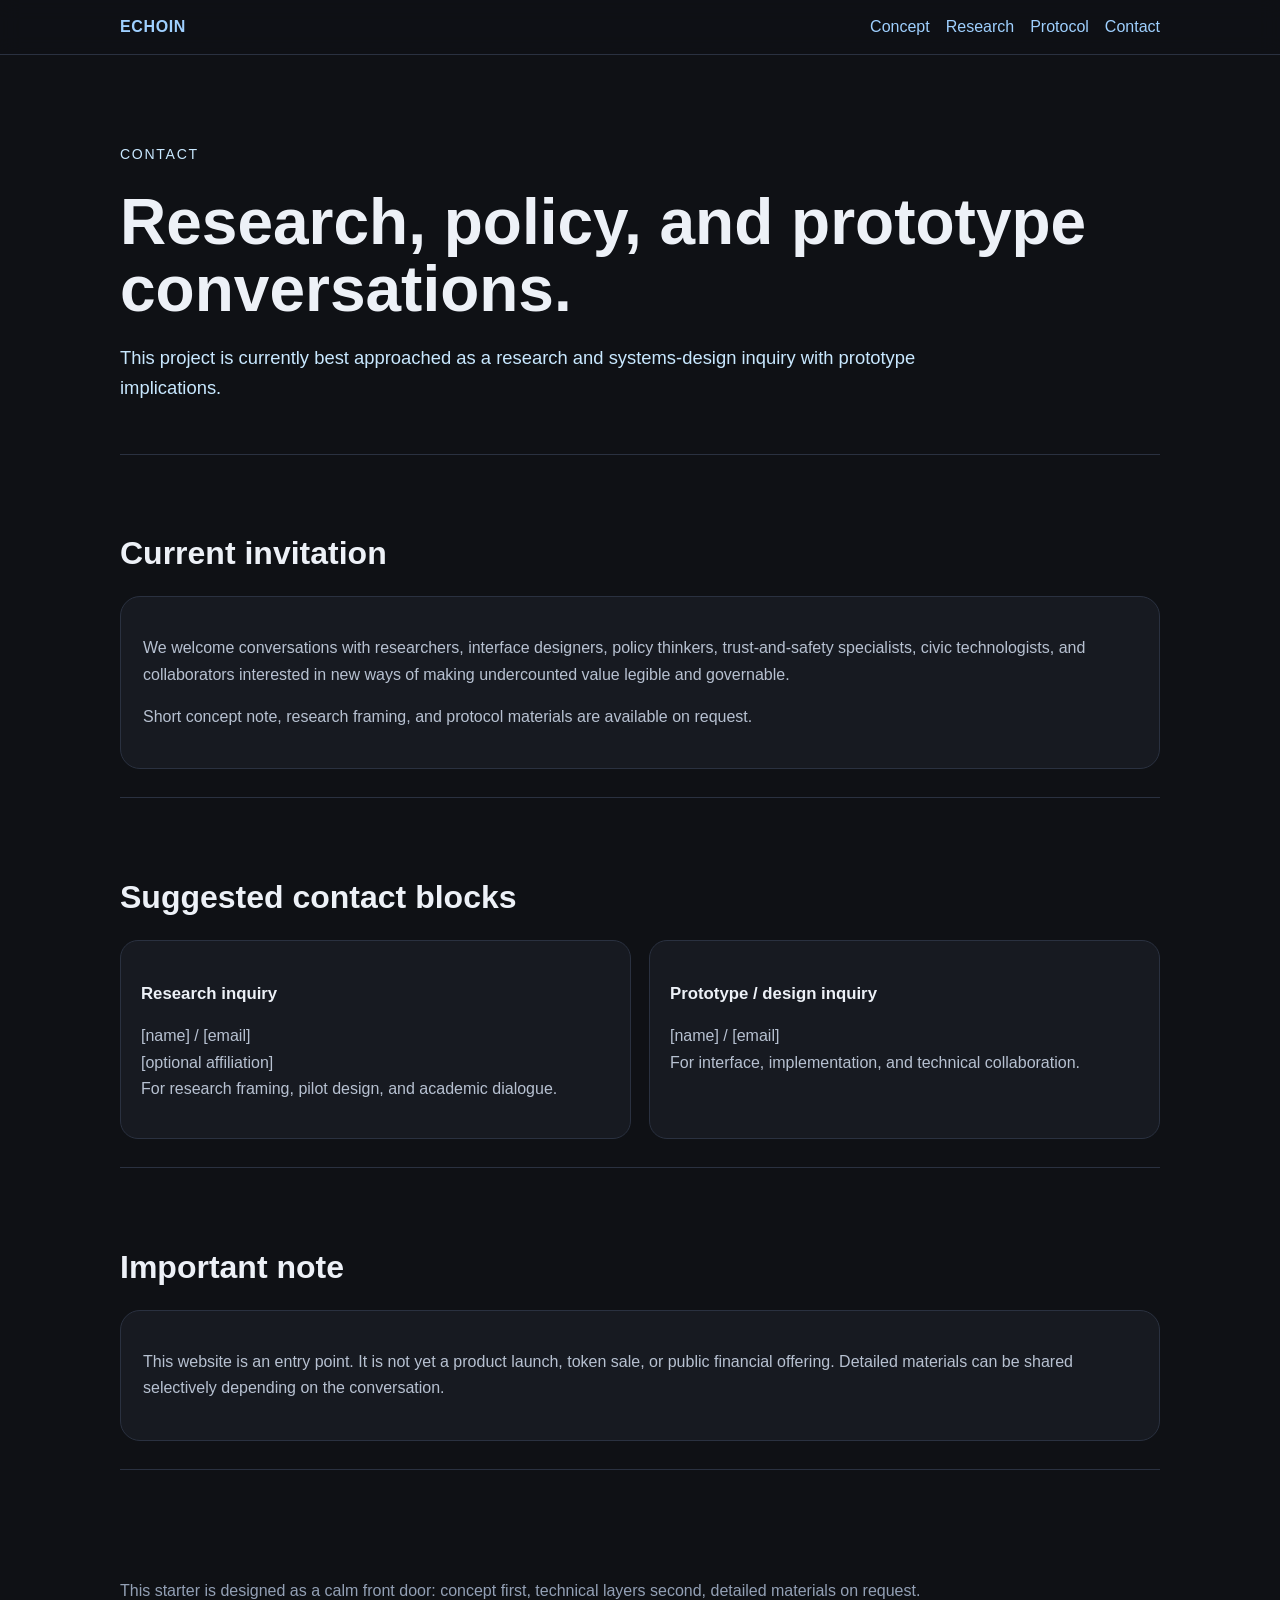
==== contact.html @ 708c1d9c "Add files via upload" ====
<!doctype html><html lang="en"><head><meta charset="utf-8"/><meta name="viewport" content="width=device-width, initial-scale=1"/><title>ECHOIN</title><meta name="description" content="Echoin concept site starter."/><link rel="stylesheet" href="styles.css"/></head><body><header><div class="nav"><div class="brand"><a href="index.html">ECHOIN</a></div><nav class="nav-links"><a href="concept.html">Concept</a><a href="research.html">Research</a><a href="protocol.html">Protocol</a><a href="contact.html">Contact</a></nav></div></header><main><section class="hero"><div class="kicker">Contact</div><h1>Research, policy, and prototype conversations.</h1><p class="lead">This project is currently best approached as a research and systems-design inquiry with prototype implications.</p></section><section><h2>Current invitation</h2><div class="panel"><p>We welcome conversations with researchers, interface designers, policy thinkers, trust-and-safety specialists, civic technologists, and collaborators interested in new ways of making undercounted value legible and governable.</p><p>Short concept note, research framing, and protocol materials are available on request.</p></div></section><section><h2>Suggested contact blocks</h2><div class="grid"><div class="card wide"><h3>Research inquiry</h3><p>[name] / [email]<br>[optional affiliation]<br>For research framing, pilot design, and academic dialogue.</p></div><div class="card wide"><h3>Prototype / design inquiry</h3><p>[name] / [email]<br>For interface, implementation, and technical collaboration.</p></div></div></section><section><h2>Important note</h2><div class="panel"><p>This website is an entry point. It is not yet a product launch, token sale, or public financial offering. Detailed materials can be shared selectively depending on the conversation.</p></div></section></main><div class="footer"><div>This starter is designed as a calm front door: concept first, technical layers second, detailed materials on request.</div></div></body></html>
---- styles.css ----
:root{--bg:#0f1115;--panel:#171a21;--text:#edf1f7;--muted:#b7c1d1;--line:#2a3140;--accent:#9fd0ff;--accent2:#c8e8ff;--max:1080px}
*{box-sizing:border-box}html,body{margin:0;padding:0;background:var(--bg);color:var(--text);font-family:-apple-system,BlinkMacSystemFont,"Segoe UI",Roboto,Arial,sans-serif;line-height:1.65}a{color:var(--accent);text-decoration:none}a:hover{text-decoration:underline}header{position:sticky;top:0;background:rgba(15,17,21,.86);backdrop-filter:blur(10px);border-bottom:1px solid var(--line);z-index:20}.nav{max-width:var(--max);margin:0 auto;padding:14px 20px;display:flex;gap:18px;align-items:center;justify-content:space-between}.brand{font-weight:700;letter-spacing:.04em}.nav-links{display:flex;gap:16px;flex-wrap:wrap}main{max-width:var(--max);margin:0 auto;padding:40px 20px 80px}.hero{padding:48px 0 32px;border-bottom:1px solid var(--line)}.kicker{font-size:.88rem;color:var(--accent2);text-transform:uppercase;letter-spacing:.12em}h1{font-size:clamp(2rem,6vw,4rem);line-height:1.05;margin:.35em 0 .3em}h2{font-size:clamp(1.4rem,3vw,2rem);margin:1.4em 0 .5em}h3{font-size:1.05rem;margin:1.1em 0 .4em}p.lead{font-size:1.15rem;max-width:850px;color:var(--accent2)}p,li{color:var(--muted)}section{padding:28px 0;border-bottom:1px solid var(--line)}.grid{display:grid;grid-template-columns:repeat(12,1fr);gap:18px}.card{grid-column:span 4;background:var(--panel);border:1px solid var(--line);border-radius:18px;padding:20px}.card.wide{grid-column:span 6}.panel{background:var(--panel);border:1px solid var(--line);border-radius:20px;padding:22px}.badge{display:inline-block;border:1px solid var(--line);border-radius:999px;padding:6px 10px;font-size:.85rem;color:var(--accent2);margin:0 8px 8px 0}.cta-row{display:flex;gap:14px;flex-wrap:wrap;margin-top:20px}.button{display:inline-block;padding:12px 16px;border-radius:12px;border:1px solid var(--line);background:var(--panel);color:var(--text)}.button.primary{background:linear-gradient(180deg,#1b3046,#162334);border-color:#38516d}.table{width:100%;border-collapse:collapse;margin-top:14px}.table th,.table td{border-top:1px solid var(--line);padding:12px 10px;text-align:left;vertical-align:top}.quote{font-size:1.1rem;color:var(--accent2);border-left:3px solid #38516d;padding-left:16px;margin:18px 0}.small{font-size:.92rem}.footer{max-width:var(--max);margin:0 auto;padding:28px 20px 60px;color:#93a0b5}@media (max-width:860px){.card,.card.wide{grid-column:span 12}.nav{align-items:flex-start;flex-direction:column}.hero{padding-top:28px}}
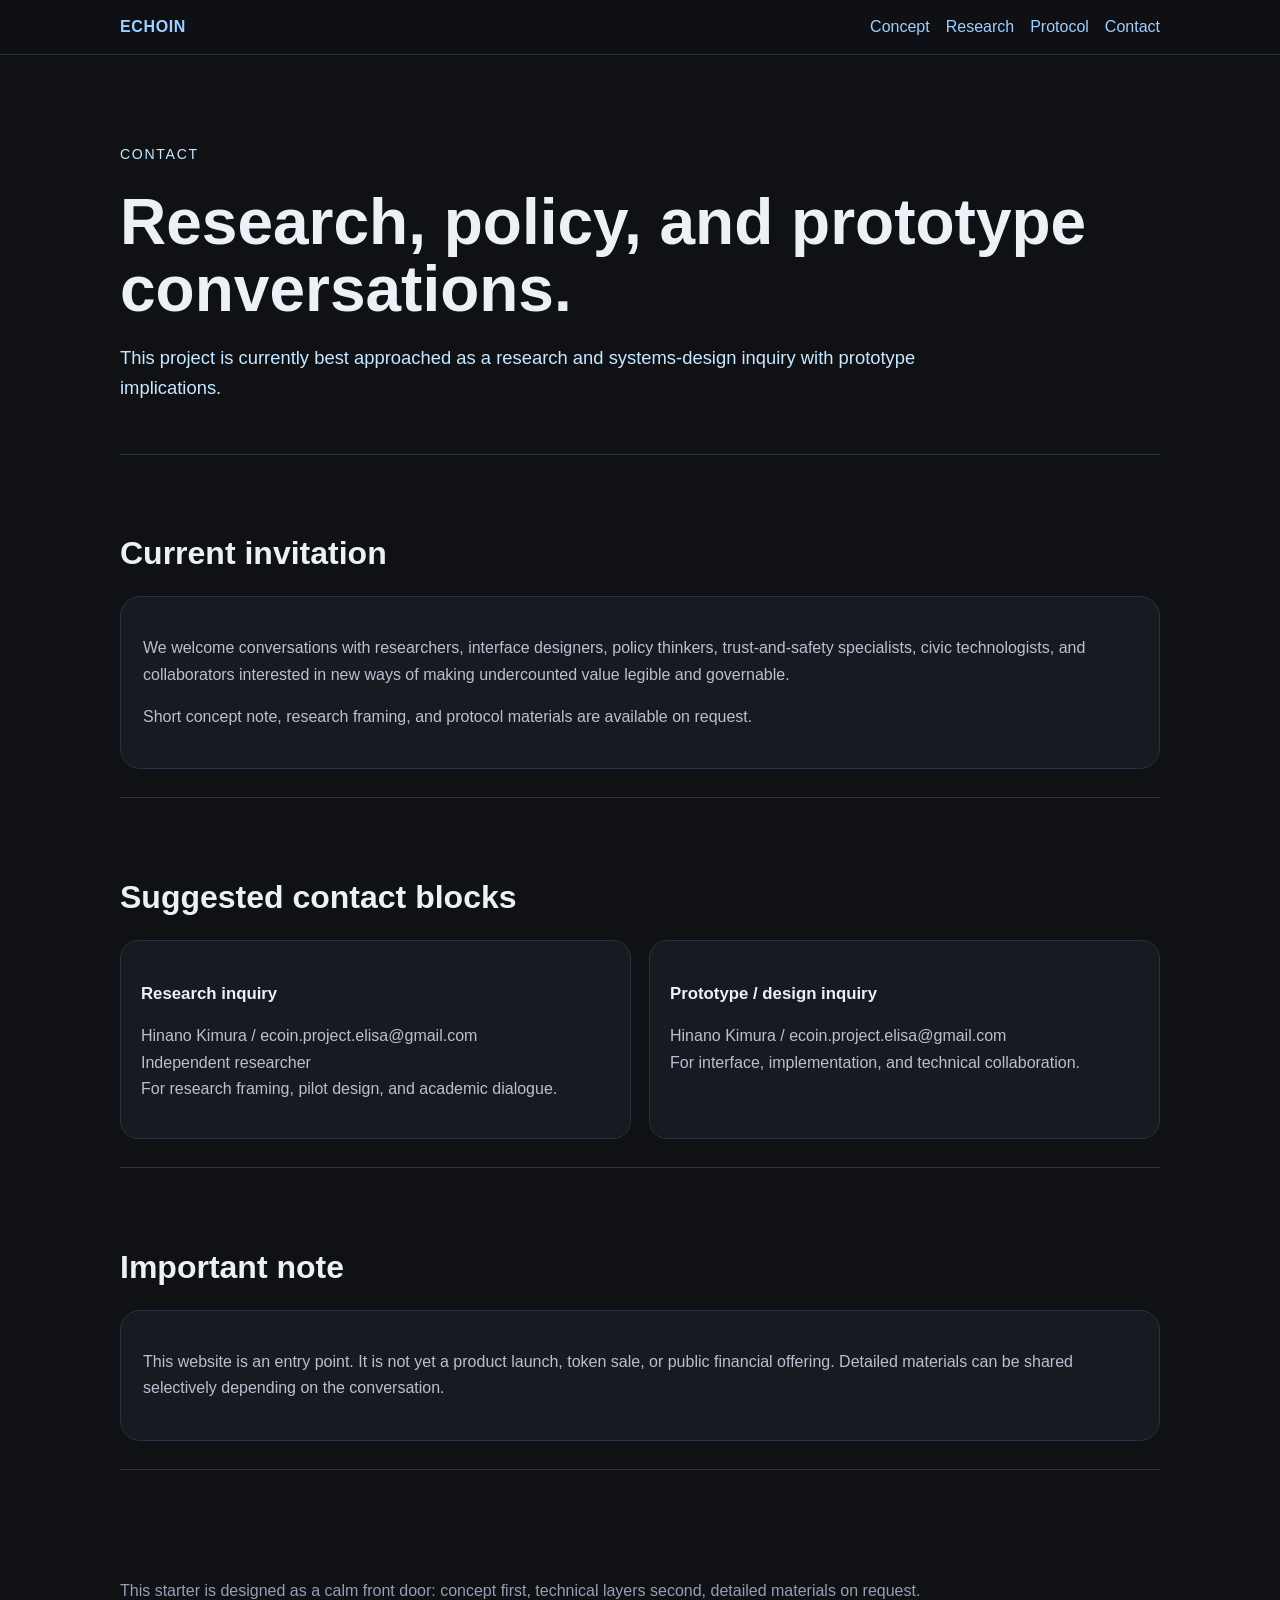
==== commit 6d3110d4: "Update contact information in contact.html Updated contact details for research and design inquiries" ====
--- a/contact.html
+++ b/contact.html
@@ -1 +1 @@
-<!doctype html><html lang="en"><head><meta charset="utf-8"/><meta name="viewport" content="width=device-width, initial-scale=1"/><title>ECHOIN</title><meta name="description" content="Echoin concept site starter."/><link rel="stylesheet" href="styles.css"/></head><body><header><div class="nav"><div class="brand"><a href="index.html">ECHOIN</a></div><nav class="nav-links"><a href="concept.html">Concept</a><a href="research.html">Research</a><a href="protocol.html">Protocol</a><a href="contact.html">Contact</a></nav></div></header><main><section class="hero"><div class="kicker">Contact</div><h1>Research, policy, and prototype conversations.</h1><p class="lead">This project is currently best approached as a research and systems-design inquiry with prototype implications.</p></section><section><h2>Current invitation</h2><div class="panel"><p>We welcome conversations with researchers, interface designers, policy thinkers, trust-and-safety specialists, civic technologists, and collaborators interested in new ways of making undercounted value legible and governable.</p><p>Short concept note, research framing, and protocol materials are available on request.</p></div></section><section><h2>Suggested contact blocks</h2><div class="grid"><div class="card wide"><h3>Research inquiry</h3><p>[name] / [email]<br>[optional affiliation]<br>For research framing, pilot design, and academic dialogue.</p></div><div class="card wide"><h3>Prototype / design inquiry</h3><p>[name] / [email]<br>For interface, implementation, and technical collaboration.</p></div></div></section><section><h2>Important note</h2><div class="panel"><p>This website is an entry point. It is not yet a product launch, token sale, or public financial offering. Detailed materials can be shared selectively depending on the conversation.</p></div></section></main><div class="footer"><div>This starter is designed as a calm front door: concept first, technical layers second, detailed materials on request.</div></div></body></html>+<!doctype html><html lang="en"><head><meta charset="utf-8"/><meta name="viewport" content="width=device-width, initial-scale=1"/><title>ECHOIN</title><meta name="description" content="Echoin concept site starter."/><link rel="stylesheet" href="styles.css"/></head><body><header><div class="nav"><div class="brand"><a href="index.html">ECHOIN</a></div><nav class="nav-links"><a href="concept.html">Concept</a><a href="research.html">Research</a><a href="protocol.html">Protocol</a><a href="contact.html">Contact</a></nav></div></header><main><section class="hero"><div class="kicker">Contact</div><h1>Research, policy, and prototype conversations.</h1><p class="lead">This project is currently best approached as a research and systems-design inquiry with prototype implications.</p></section><section><h2>Current invitation</h2><div class="panel"><p>We welcome conversations with researchers, interface designers, policy thinkers, trust-and-safety specialists, civic technologists, and collaborators interested in new ways of making undercounted value legible and governable.</p><p>Short concept note, research framing, and protocol materials are available on request.</p></div></section><section><h2>Suggested contact blocks</h2><div class="grid"><div class="card wide"><h3>Research inquiry</h3><p>Hinano Kimura / ecoin.project.elisa@gmail.com<br>Independent researcher<br>For research framing, pilot design, and academic dialogue.</p></div><div class="card wide"><h3>Prototype / design inquiry</h3><p>Hinano Kimura / ecoin.project.elisa@gmail.com<br>For interface, implementation, and technical collaboration.</p></div></div></section><section><h2>Important note</h2><div class="panel"><p>This website is an entry point. It is not yet a product launch, token sale, or public financial offering. Detailed materials can be shared selectively depending on the conversation.</p></div></section></main><div class="footer"><div>This starter is designed as a calm front door: concept first, technical layers second, detailed materials on request.</div></div></body></html>
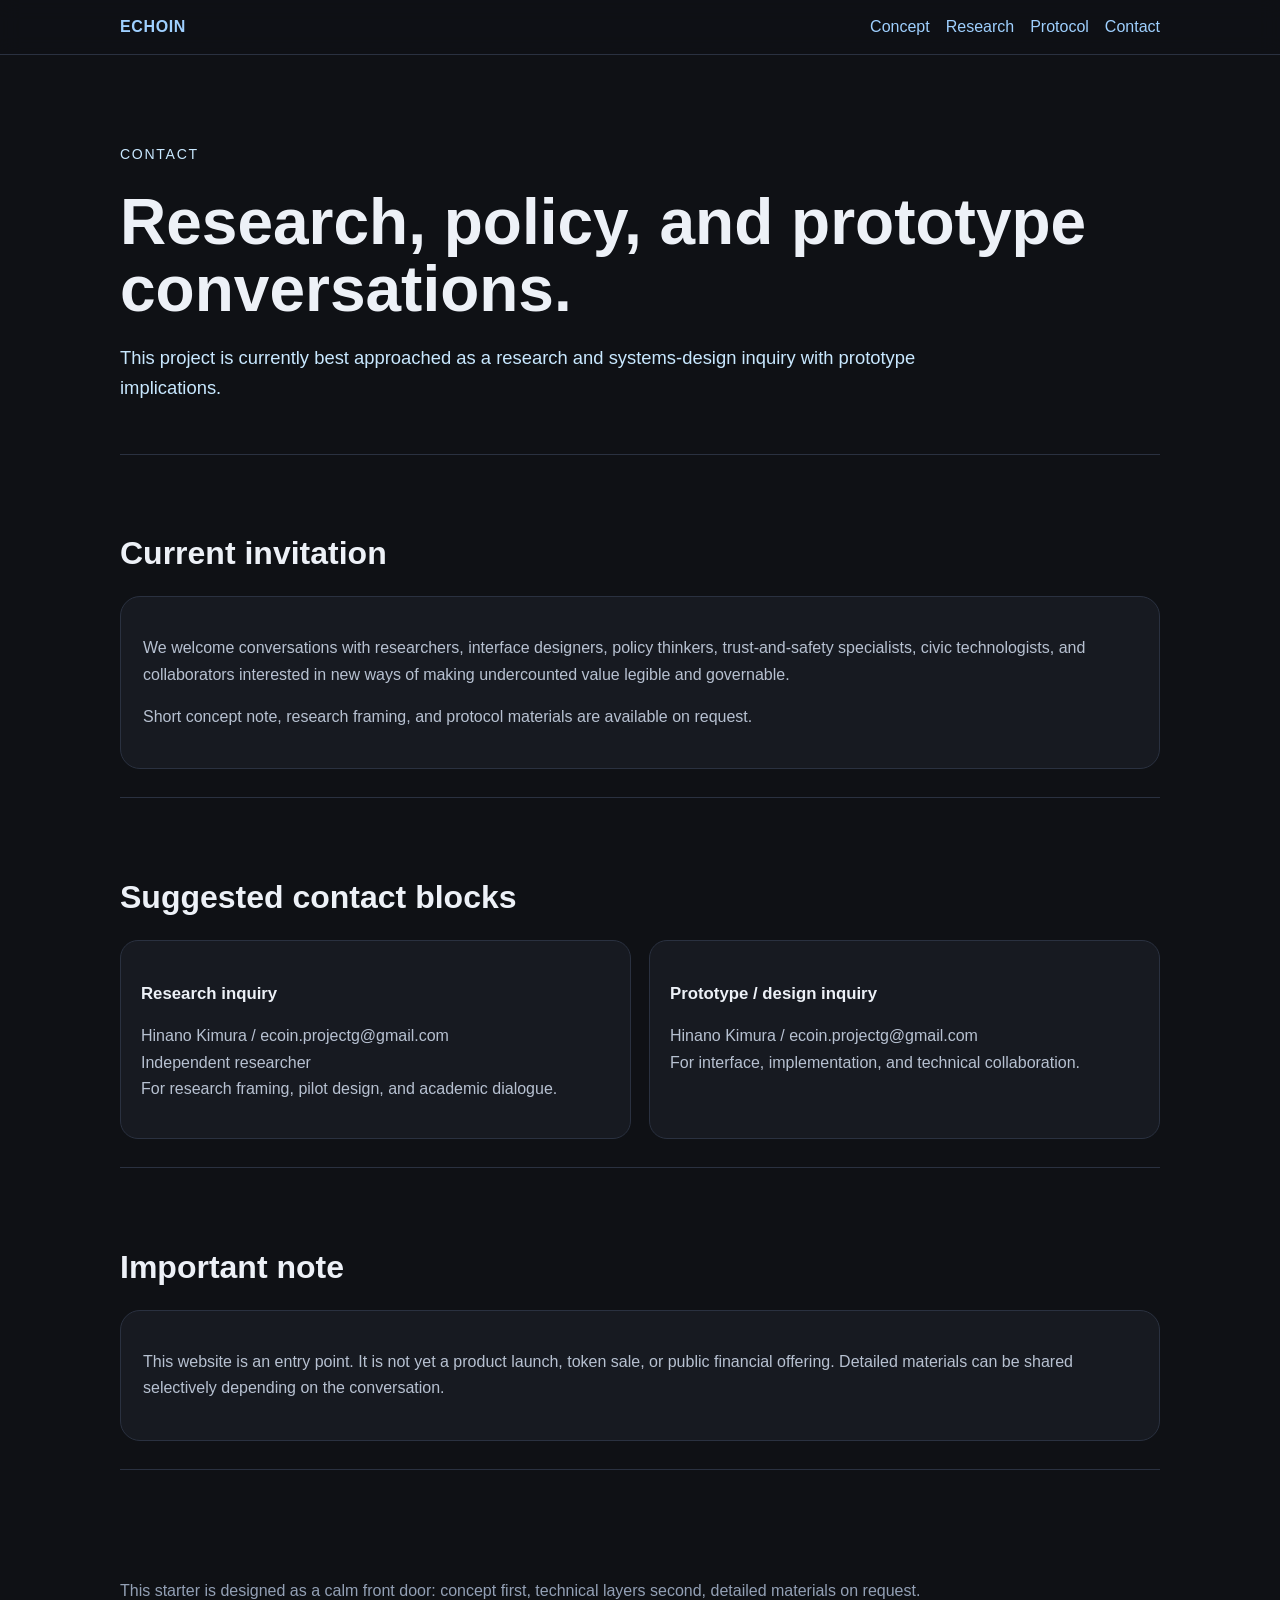
==== commit c25c5b0f: "Update contact.html" ====
--- a/contact.html
+++ b/contact.html
@@ -1 +1 @@
-<!doctype html><html lang="en"><head><meta charset="utf-8"/><meta name="viewport" content="width=device-width, initial-scale=1"/><title>ECHOIN</title><meta name="description" content="Echoin concept site starter."/><link rel="stylesheet" href="styles.css"/></head><body><header><div class="nav"><div class="brand"><a href="index.html">ECHOIN</a></div><nav class="nav-links"><a href="concept.html">Concept</a><a href="research.html">Research</a><a href="protocol.html">Protocol</a><a href="contact.html">Contact</a></nav></div></header><main><section class="hero"><div class="kicker">Contact</div><h1>Research, policy, and prototype conversations.</h1><p class="lead">This project is currently best approached as a research and systems-design inquiry with prototype implications.</p></section><section><h2>Current invitation</h2><div class="panel"><p>We welcome conversations with researchers, interface designers, policy thinkers, trust-and-safety specialists, civic technologists, and collaborators interested in new ways of making undercounted value legible and governable.</p><p>Short concept note, research framing, and protocol materials are available on request.</p></div></section><section><h2>Suggested contact blocks</h2><div class="grid"><div class="card wide"><h3>Research inquiry</h3><p>Hinano Kimura / ecoin.project.elisa@gmail.com<br>Independent researcher<br>For research framing, pilot design, and academic dialogue.</p></div><div class="card wide"><h3>Prototype / design inquiry</h3><p>Hinano Kimura / ecoin.project.elisa@gmail.com<br>For interface, implementation, and technical collaboration.</p></div></div></section><section><h2>Important note</h2><div class="panel"><p>This website is an entry point. It is not yet a product launch, token sale, or public financial offering. Detailed materials can be shared selectively depending on the conversation.</p></div></section></main><div class="footer"><div>This starter is designed as a calm front door: concept first, technical layers second, detailed materials on request.</div></div></body></html>
+<!doctype html><html lang="en"><head><meta charset="utf-8"/><meta name="viewport" content="width=device-width, initial-scale=1"/><title>ECHOIN</title><meta name="description" content="Echoin concept site starter."/><link rel="stylesheet" href="styles.css"/></head><body><header><div class="nav"><div class="brand"><a href="index.html">ECHOIN</a></div><nav class="nav-links"><a href="concept.html">Concept</a><a href="research.html">Research</a><a href="protocol.html">Protocol</a><a href="contact.html">Contact</a></nav></div></header><main><section class="hero"><div class="kicker">Contact</div><h1>Research, policy, and prototype conversations.</h1><p class="lead">This project is currently best approached as a research and systems-design inquiry with prototype implications.</p></section><section><h2>Current invitation</h2><div class="panel"><p>We welcome conversations with researchers, interface designers, policy thinkers, trust-and-safety specialists, civic technologists, and collaborators interested in new ways of making undercounted value legible and governable.</p><p>Short concept note, research framing, and protocol materials are available on request.</p></div></section><section><h2>Suggested contact blocks</h2><div class="grid"><div class="card wide"><h3>Research inquiry</h3><p>Hinano Kimura / ecoin.projectg@gmail.com<br>Independent researcher<br>For research framing, pilot design, and academic dialogue.</p></div><div class="card wide"><h3>Prototype / design inquiry</h3><p>Hinano Kimura / ecoin.projectg@gmail.com<br>For interface, implementation, and technical collaboration.</p></div></div></section><section><h2>Important note</h2><div class="panel"><p>This website is an entry point. It is not yet a product launch, token sale, or public financial offering. Detailed materials can be shared selectively depending on the conversation.</p></div></section></main><div class="footer"><div>This starter is designed as a calm front door: concept first, technical layers second, detailed materials on request.</div></div></body></html>
